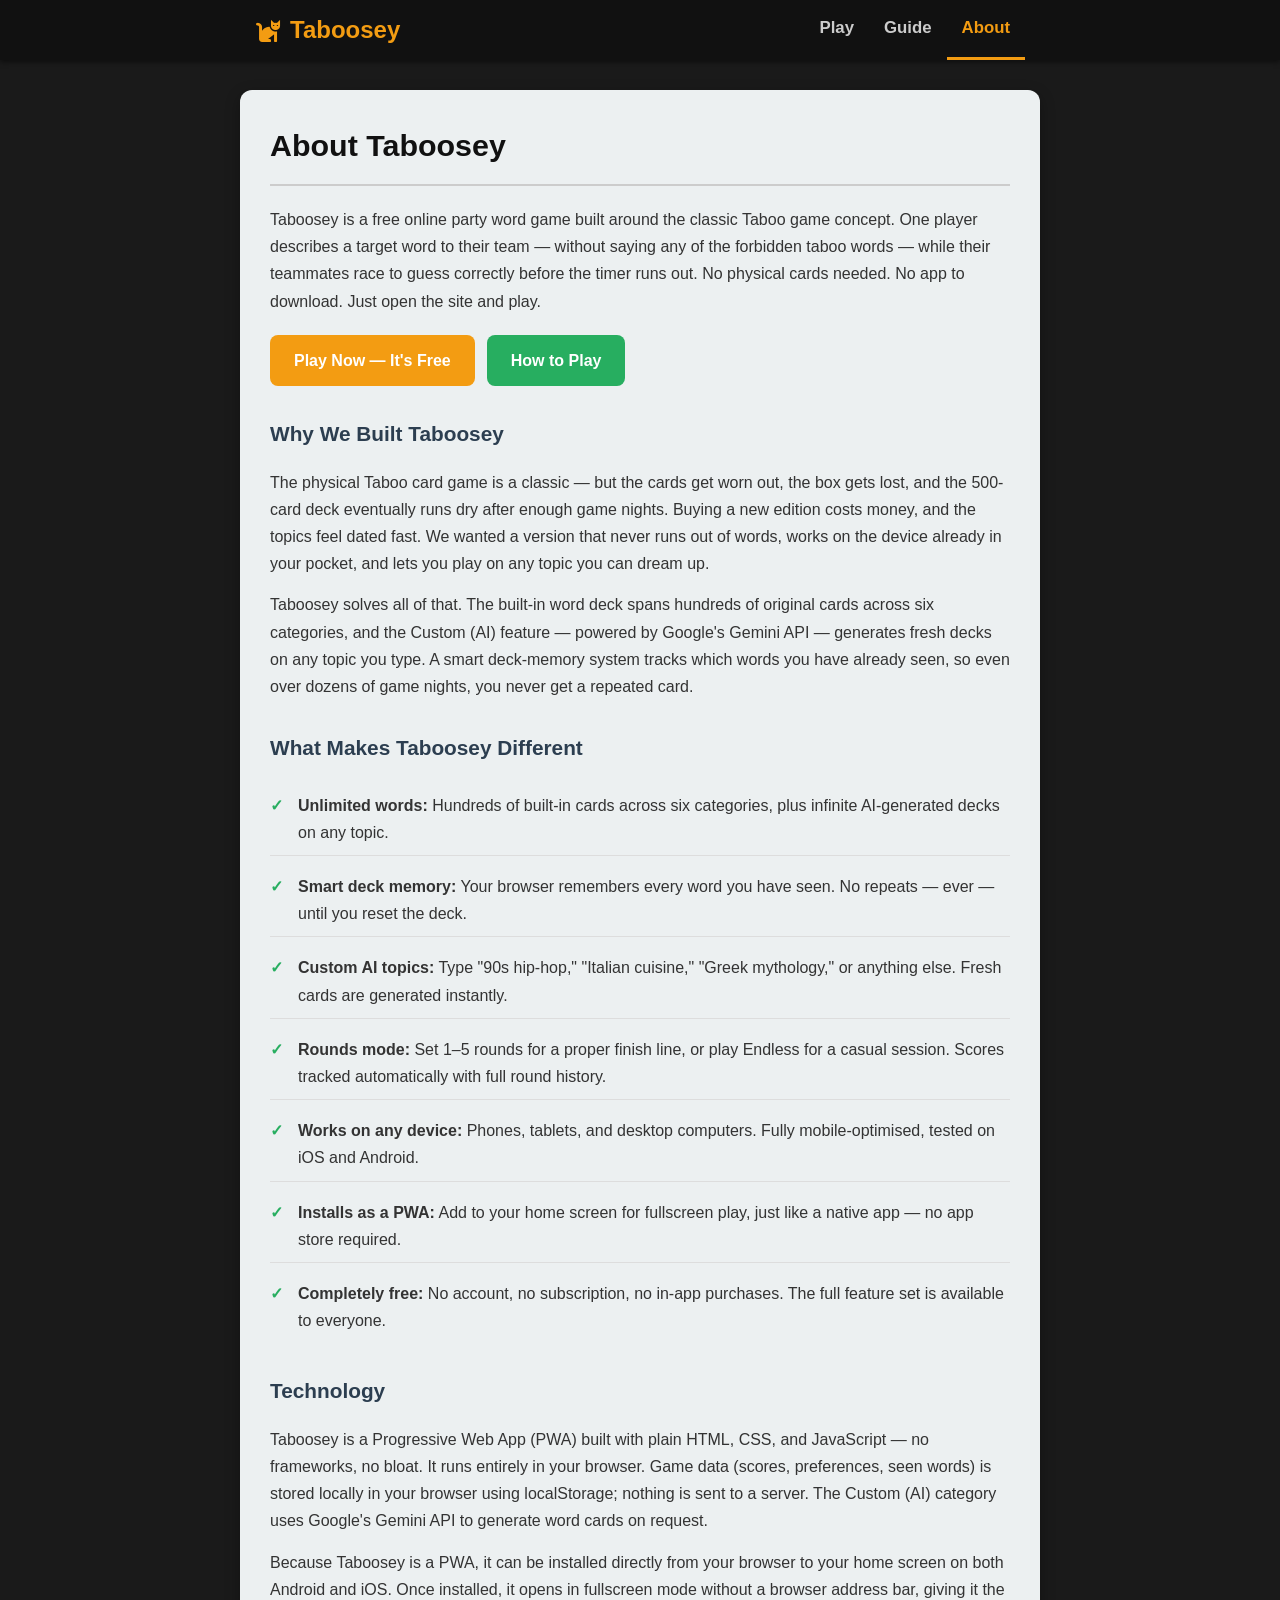
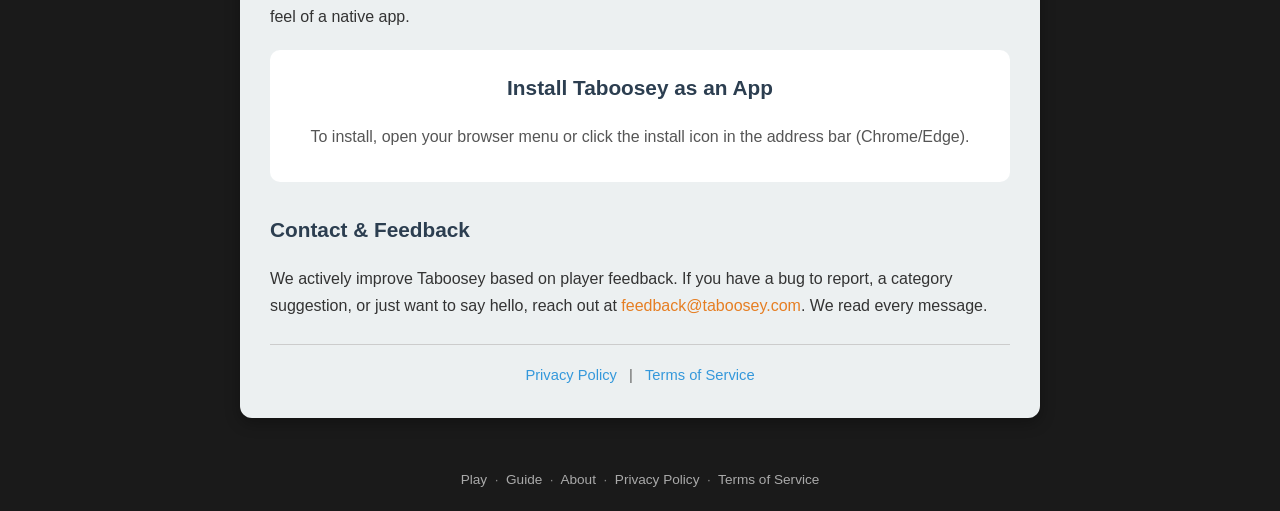
==== about.html @ 82fdbb80 "Add files via upload" ====
<!DOCTYPE html>
<html lang="en">
<head>
    <meta charset="UTF-8">
    <meta name="viewport" content="width=device-width, initial-scale=1.0">
    <title>About Taboosey — Free Online Taboo Word Game</title>
    <meta name="description" content="About Taboosey: a free browser-based Taboo word game with AI-generated custom decks, smart word memory, and PWA support.">
    <link rel="canonical" href="https://taboosey.com/about.html">
    <link rel="icon" type="image/png" href="icon.png?v=2">
    <link rel="apple-touch-icon" href="icon.png?v=2">
    <link rel="manifest" href="manifest.json">
    <meta name="google-adsense-account" content="ca-pub-7570484814519250">
    <link rel="stylesheet" href="https://cdnjs.cloudflare.com/ajax/libs/font-awesome/6.0.0/css/all.min.css">
    <style>
        * { box-sizing: border-box; }
        body { font-family: 'Segoe UI', Tahoma, Geneva, Verdana, sans-serif; margin: 0; padding: 0; background: #1a1a1a; color: #333; line-height: 1.7; }

        /* Nav */
        .top-nav { background: #111; box-shadow: 0 2px 5px rgba(0,0,0,0.5); }
        .nav-content { max-width: 800px; margin: 0 auto; display: flex; justify-content: space-between; align-items: center; padding: 0 15px; height: 60px; }
        .logo { font-size: 1.5rem; font-weight: bold; color: #f39c12; text-decoration: none; display: flex; align-items: center; gap: 8px; }
        .nav-links { display: flex; height: 100%; }
        .nav-link { color: #ccc; font-size: 1.05rem; font-weight: bold; padding: 0 15px; text-decoration: none; display: flex; align-items: center; border-bottom: 3px solid transparent; transition: 0.2s; }
        .nav-link:hover { color: white; background: rgba(255,255,255,0.05); }
        .nav-link.active { color: #f39c12; border-bottom: 3px solid #f39c12; }

        /* Content */
        .page-content { max-width: 800px; margin: 30px auto; padding: 30px; background: #ecf0f1; border-radius: 12px; box-shadow: 0 5px 15px rgba(0,0,0,0.3); width: 90%; }
        h1 { color: #111; border-bottom: 2px solid #ccc; padding-bottom: 12px; font-size: 1.9rem; margin-top: 0; }
        h2 { color: #2c3e50; font-size: 1.3rem; margin-top: 30px; }
        p { margin: 0 0 14px 0; }
        ul { margin: 0 0 14px 0; padding-left: 24px; }
        li { margin-bottom: 8px; }
        a { color: #e67e22; text-decoration: none; }
        a:hover { text-decoration: underline; }

        .feature-list { list-style: none; padding: 0; }
        .feature-list li { padding: 9px 0 9px 28px; position: relative; border-bottom: 1px solid #ddd; }
        .feature-list li:last-child { border-bottom: none; }
        .feature-list li::before { content: "✓"; position: absolute; left: 0; color: #27ae60; font-weight: bold; }

        .cta-row { display: flex; gap: 12px; flex-wrap: wrap; margin: 20px 0; }
        .btn { display: inline-block; padding: 12px 24px; border-radius: 8px; font-weight: bold; font-size: 1rem; text-decoration: none; border: none; cursor: pointer; }
        .btn-orange { background: #f39c12; color: #fff; }
        .btn-orange:hover { background: #e67e22; text-decoration: none; }
        .btn-green { background: #27ae60; color: #fff; }
        .btn-green:hover { background: #1e8449; text-decoration: none; }

        .install-section { background: #fff; border-radius: 10px; padding: 20px; margin-top: 20px; text-align: center; }
        .install-section h2 { margin-top: 0; }
        #about-install-hint { color: #555; margin-bottom: 12px; }
        #about-install-btn { background: #27ae60; color: #fff; border: none; padding: 12px 25px; border-radius: 8px; font-size: 1rem; font-weight: bold; cursor: pointer; display: none; margin-top: 8px; }
        #about-install-btn:hover { background: #1e8449; }

        .legal-row { margin-top: 25px; padding-top: 18px; border-top: 1px solid #ccc; text-align: center; color: #666; font-size: 0.92rem; }
        .legal-row a { color: #3498db; margin: 0 8px; }

        footer { text-align: center; color: #888; font-size: 0.85rem; padding: 20px; margin-top: 10px; }
        footer a { color: #aaa; }
        @media (max-width: 520px) {
            .page-content { padding: 20px 16px; }
            h1 { font-size: 1.5rem; }
        }
    </style>
</head>
<body>

<nav class="top-nav">
    <div class="nav-content">
        <a href="index.html" class="logo"><i class="fas fa-cat"></i> Taboosey</a>
        <div class="nav-links">
            <a href="index.html" class="nav-link">Play</a>
            <a href="guide.html" class="nav-link">Guide</a>
            <a href="about.html" class="nav-link active">About</a>
        </div>
    </div>
</nav>

<div class="page-content">
    <h1>About Taboosey</h1>

    <p>Taboosey is a free online party word game built around the classic Taboo game concept. One player describes a target word to their team — without saying any of the forbidden taboo words — while their teammates race to guess correctly before the timer runs out. No physical cards needed. No app to download. Just open the site and play.</p>

    <div class="cta-row">
        <a href="index.html" class="btn btn-orange">Play Now — It's Free</a>
        <a href="guide.html" class="btn btn-green">How to Play</a>
    </div>

    <h2>Why We Built Taboosey</h2>
    <p>The physical Taboo card game is a classic — but the cards get worn out, the box gets lost, and the 500-card deck eventually runs dry after enough game nights. Buying a new edition costs money, and the topics feel dated fast. We wanted a version that never runs out of words, works on the device already in your pocket, and lets you play on any topic you can dream up.</p>
    <p>Taboosey solves all of that. The built-in word deck spans hundreds of original cards across six categories, and the Custom (AI) feature — powered by Google's Gemini API — generates fresh decks on any topic you type. A smart deck-memory system tracks which words you have already seen, so even over dozens of game nights, you never get a repeated card.</p>

    <h2>What Makes Taboosey Different</h2>
    <ul class="feature-list">
        <li><strong>Unlimited words:</strong> Hundreds of built-in cards across six categories, plus infinite AI-generated decks on any topic.</li>
        <li><strong>Smart deck memory:</strong> Your browser remembers every word you have seen. No repeats — ever — until you reset the deck.</li>
        <li><strong>Custom AI topics:</strong> Type "90s hip-hop," "Italian cuisine," "Greek mythology," or anything else. Fresh cards are generated instantly.</li>
        <li><strong>Rounds mode:</strong> Set 1–5 rounds for a proper finish line, or play Endless for a casual session. Scores tracked automatically with full round history.</li>
        <li><strong>Works on any device:</strong> Phones, tablets, and desktop computers. Fully mobile-optimised, tested on iOS and Android.</li>
        <li><strong>Installs as a PWA:</strong> Add to your home screen for fullscreen play, just like a native app — no app store required.</li>
        <li><strong>Completely free:</strong> No account, no subscription, no in-app purchases. The full feature set is available to everyone.</li>
    </ul>

    <h2>Technology</h2>
    <p>Taboosey is a Progressive Web App (PWA) built with plain HTML, CSS, and JavaScript — no frameworks, no bloat. It runs entirely in your browser. Game data (scores, preferences, seen words) is stored locally in your browser using localStorage; nothing is sent to a server. The Custom (AI) category uses Google's Gemini API to generate word cards on request.</p>
    <p>Because Taboosey is a PWA, it can be installed directly from your browser to your home screen on both Android and iOS. Once installed, it opens in fullscreen mode without a browser address bar, giving it the feel of a native app.</p>

    <div class="install-section">
        <h2>Install Taboosey as an App</h2>
        <p id="about-install-hint">Add Taboosey to your home screen for a fullscreen app experience.</p>
        <button id="about-install-btn">&#x2B07; Install App</button>
    </div>

    <h2>Contact &amp; Feedback</h2>
    <p>We actively improve Taboosey based on player feedback. If you have a bug to report, a category suggestion, or just want to say hello, reach out at <a href="mailto:feedback@taboosey.com">feedback@taboosey.com</a>. We read every message.</p>

    <div class="legal-row">
        <a href="privacy.html">Privacy Policy</a> |
        <a href="terms.html">Terms of Service</a>
    </div>
</div>

<footer>
    <a href="index.html">Play</a> &nbsp;&middot;&nbsp;
    <a href="guide.html">Guide</a> &nbsp;&middot;&nbsp;
    <a href="about.html">About</a> &nbsp;&middot;&nbsp;
    <a href="privacy.html">Privacy Policy</a> &nbsp;&middot;&nbsp;
    <a href="terms.html">Terms of Service</a>
</footer>

<script>
(function setupInstall() {
    if (window.Capacitor) return;

    const isIOS = /iPad|iPhone|iPod/.test(navigator.userAgent);
    const isIOSSafari = isIOS && /Safari/.test(navigator.userAgent) && !/CriOS|FxiOS|EdgiOS|OPiOS|mercury/i.test(navigator.userAgent);
    const isAndroid = /Android/.test(navigator.userAgent);
    const isStandalone = window.matchMedia('(display-mode: standalone)').matches || window.navigator.standalone === true;
    let isInstalled = isStandalone || localStorage.getItem('tabooseyInstalled') === '1';
    let deferredPrompt = null;

    const aboutHint = document.getElementById('about-install-hint');
    const aboutBtn = document.getElementById('about-install-btn');

    function manualHint() {
        if (isIOSSafari) return 'On iPhone: tap the <i class="fas fa-arrow-up-from-bracket"></i> Share button, then <strong>Add to Home Screen</strong>.';
        if (isIOS) return 'Installing on iPhone only works from Safari. Open <strong>taboosey.com</strong> in Safari, then tap Share &rarr; <strong>Add to Home Screen</strong>.';
        if (isAndroid) return 'On Android: open the Chrome menu and choose <strong>Install app</strong>.';
        return 'To install, open your browser menu or click the install icon in the address bar (Chrome/Edge).';
    }

    function render() {
        if (!aboutHint) return;
        if (isInstalled) {
            aboutHint.innerHTML = '<i class="fas fa-check"></i> Taboosey is installed on this device.';
            if (aboutBtn) aboutBtn.style.display = 'none';
        } else if (deferredPrompt) {
            aboutHint.innerHTML = 'Click <strong>Install App</strong> below to add Taboosey to your device.';
            if (aboutBtn) aboutBtn.style.display = 'inline-block';
        } else {
            aboutHint.innerHTML = manualHint();
            if (aboutBtn) aboutBtn.style.display = 'none';
        }
    }
    render();

    function markInstalled() {
        isInstalled = true;
        localStorage.setItem('tabooseyInstalled', '1');
        render();
    }

    async function triggerInstall() {
        if (!deferredPrompt) return;
        deferredPrompt.prompt();
        const { outcome } = await deferredPrompt.userChoice;
        deferredPrompt = null;
        if (outcome === 'accepted') markInstalled(); else render();
    }

    window.addEventListener('beforeinstallprompt', (e) => {
        e.preventDefault();
        deferredPrompt = e;
        if (!isInstalled) render();
    });

    if (!isInstalled && navigator.getInstalledRelatedApps) {
        navigator.getInstalledRelatedApps().then(apps => {
            if (apps.some(a => a.platform === 'webapp')) markInstalled();
        }).catch(() => {});
    }

    if (aboutBtn) aboutBtn.addEventListener('click', triggerInstall);
    window.addEventListener('appinstalled', markInstalled);
})();
</script>
</body>
</html>
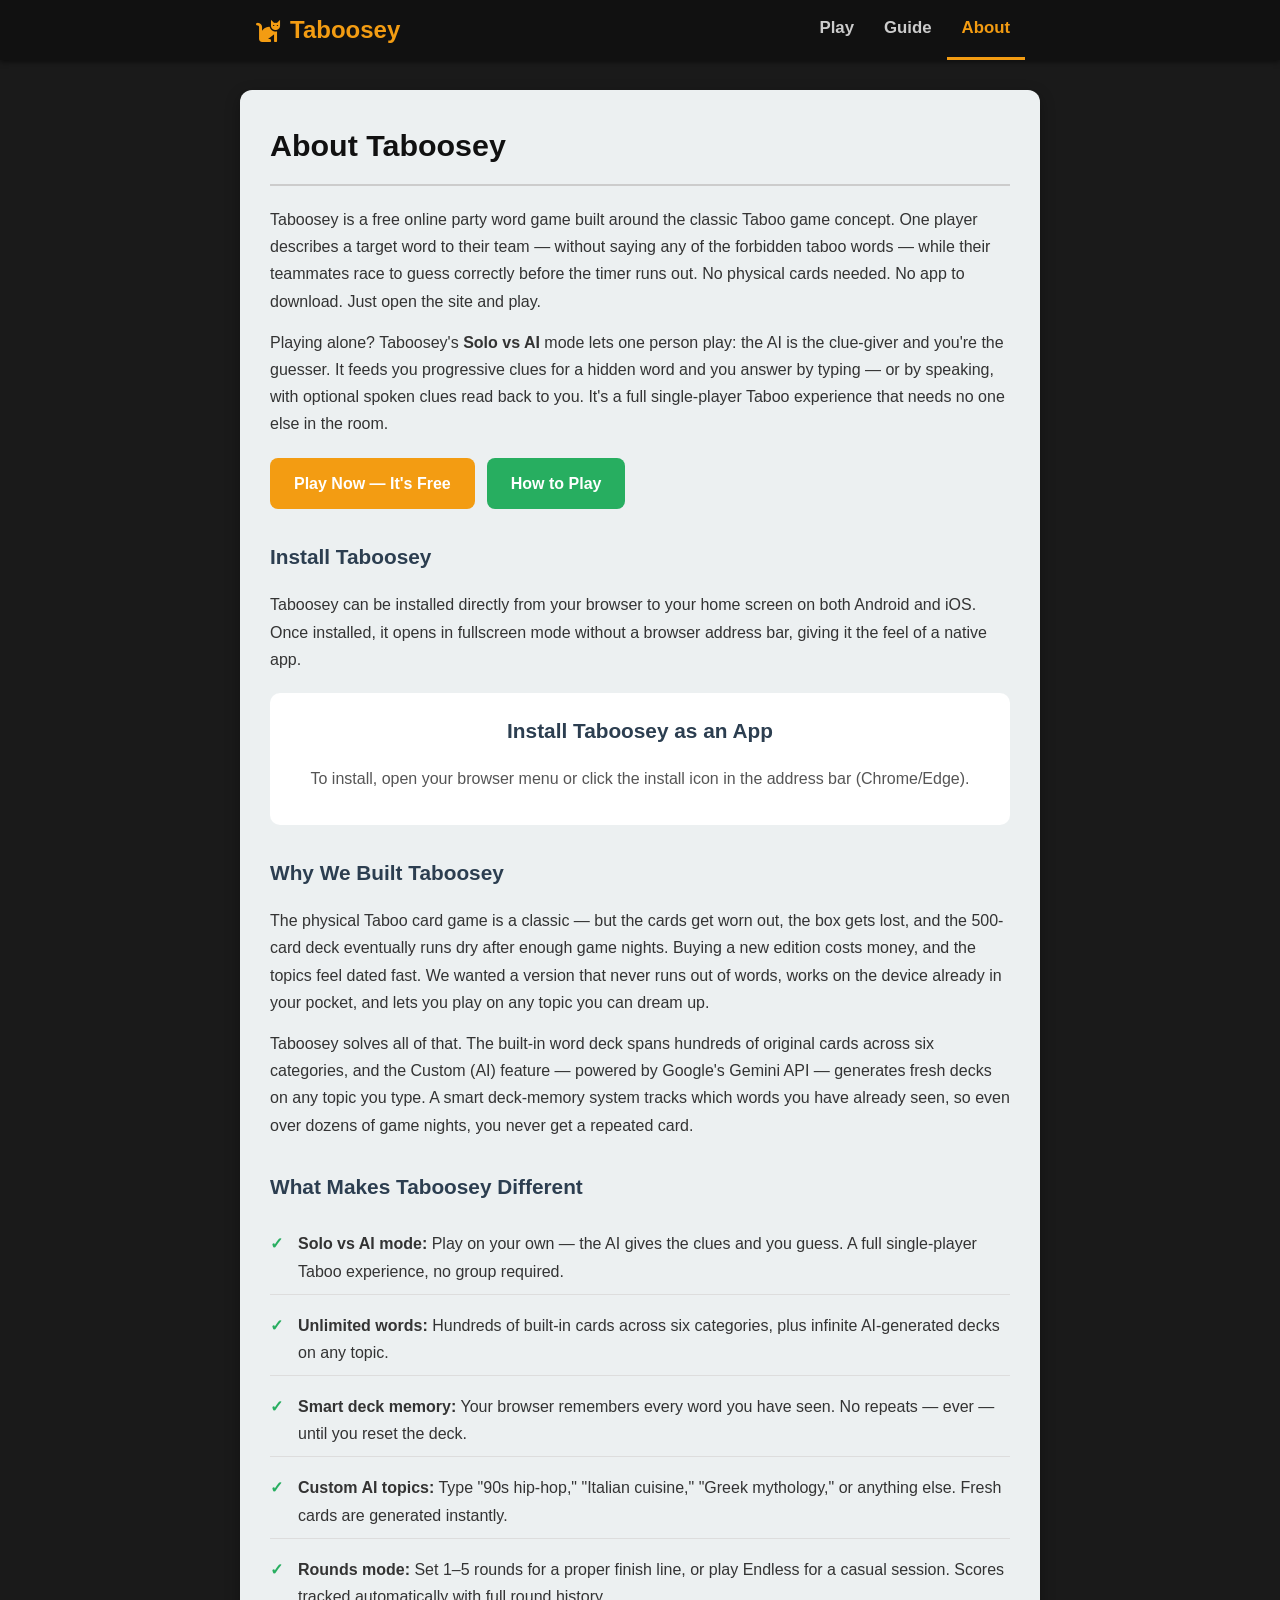
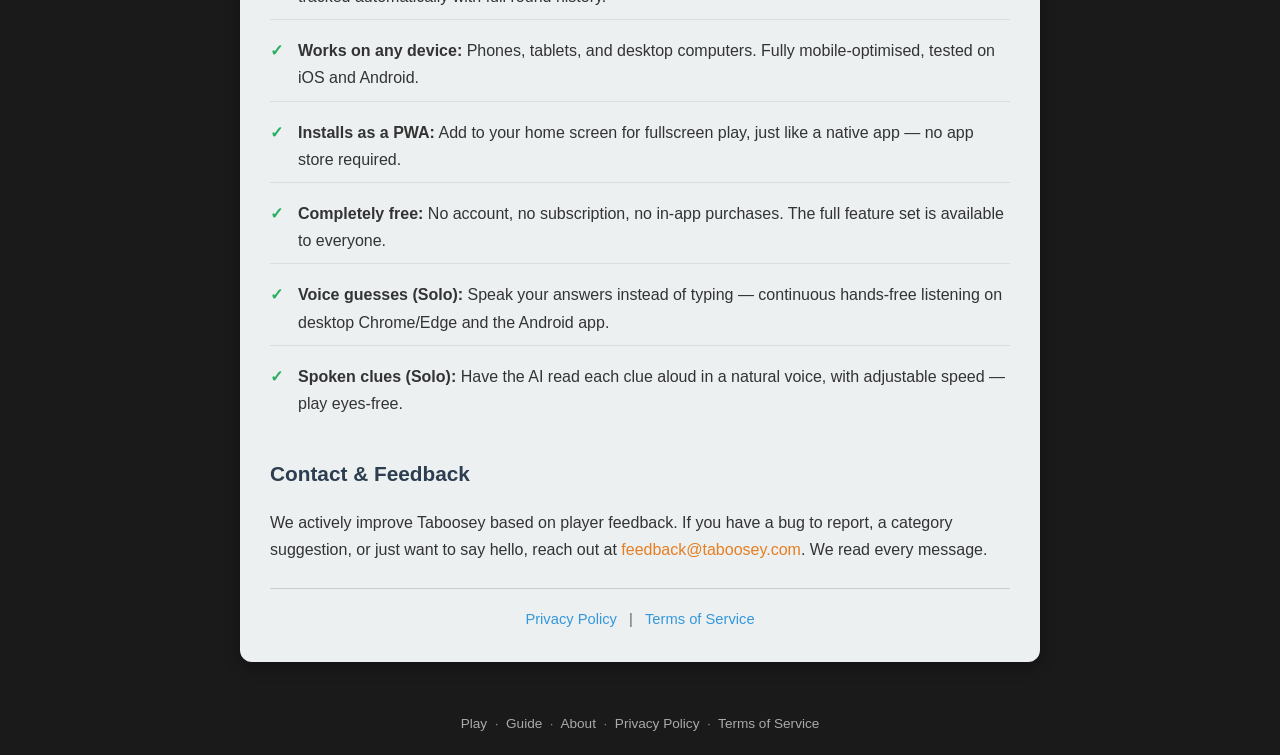
==== commit baa095b9: "Add files via upload" ====
--- a/about.html
+++ b/about.html
@@ -4,12 +4,21 @@
     <meta charset="UTF-8">
     <meta name="viewport" content="width=device-width, initial-scale=1.0">
     <title>About Taboosey — Free Online Taboo Word Game</title>
-    <meta name="description" content="About Taboosey: a free browser-based Taboo word game with AI-generated custom decks, smart word memory, and PWA support.">
+    <meta name="description" content="About Taboosey: a free browser-based Taboo word game with a Solo vs AI mode (voice guesses + spoken clues), AI-generated custom decks, smart word memory, and PWA support.">
     <link rel="canonical" href="https://taboosey.com/about.html">
     <link rel="icon" type="image/png" href="icon.png?v=2">
     <link rel="apple-touch-icon" href="icon.png?v=2">
     <link rel="manifest" href="manifest.json">
     <meta name="google-adsense-account" content="ca-pub-7570484814519250">
+    <!-- Google Analytics GA4 -->
+    <script async src="https://www.googletagmanager.com/gtag/js?id=G-12813053FC"></script>
+    <script>
+      window.dataLayer = window.dataLayer || [];
+      function gtag(){dataLayer.push(arguments);}
+      gtag('js', new Date());
+      gtag('config', 'G-12813053FC');
+      gtag('set', 'user_properties', { platform: (window.Capacitor ? 'android_app' : 'web') });
+    </script>
     <link rel="stylesheet" href="https://cdnjs.cloudflare.com/ajax/libs/font-awesome/6.0.0/css/all.min.css">
     <style>
         * { box-sizing: border-box; }
@@ -57,9 +66,12 @@
 
         footer { text-align: center; color: #888; font-size: 0.85rem; padding: 20px; margin-top: 10px; }
         footer a { color: #aaa; }
-        @media (max-width: 520px) {
+        @media (max-width: 480px) {
             .page-content { padding: 20px 16px; }
             h1 { font-size: 1.5rem; }
+            .nav-content { height: 50px; }
+            .logo { font-size: 1.2rem; }
+            .nav-link { font-size: 0.9rem; padding: 0 10px; }
         }
     </style>
 </head>
@@ -80,18 +92,29 @@
     <h1>About Taboosey</h1>
 
     <p>Taboosey is a free online party word game built around the classic Taboo game concept. One player describes a target word to their team — without saying any of the forbidden taboo words — while their teammates race to guess correctly before the timer runs out. No physical cards needed. No app to download. Just open the site and play.</p>
+    <p>Playing alone? Taboosey's <strong>Solo vs AI</strong> mode lets one person play: the AI is the clue-giver and you're the guesser. It feeds you progressive clues for a hidden word and you answer by typing — or by speaking, with optional spoken clues read back to you. It's a full single-player Taboo experience that needs no one else in the room.</p>
 
     <div class="cta-row">
         <a href="index.html" class="btn btn-orange">Play Now — It's Free</a>
         <a href="guide.html" class="btn btn-green">How to Play</a>
     </div>
 
+    <h2>Install Taboosey</h2>
+    <p>Taboosey can be installed directly from your browser to your home screen on both Android and iOS. Once installed, it opens in fullscreen mode without a browser address bar, giving it the feel of a native app.</p>
+
+    <div class="install-section">
+        <h2>Install Taboosey as an App</h2>
+        <p id="about-install-hint">Add Taboosey to your home screen for a fullscreen app experience.</p>
+        <button id="about-install-btn">&#x2B07; Install App</button>
+    </div>
+
     <h2>Why We Built Taboosey</h2>
     <p>The physical Taboo card game is a classic — but the cards get worn out, the box gets lost, and the 500-card deck eventually runs dry after enough game nights. Buying a new edition costs money, and the topics feel dated fast. We wanted a version that never runs out of words, works on the device already in your pocket, and lets you play on any topic you can dream up.</p>
     <p>Taboosey solves all of that. The built-in word deck spans hundreds of original cards across six categories, and the Custom (AI) feature — powered by Google's Gemini API — generates fresh decks on any topic you type. A smart deck-memory system tracks which words you have already seen, so even over dozens of game nights, you never get a repeated card.</p>
 
     <h2>What Makes Taboosey Different</h2>
     <ul class="feature-list">
+        <li><strong>Solo vs AI mode:</strong> Play on your own — the AI gives the clues and you guess. A full single-player Taboo experience, no group required.</li>
         <li><strong>Unlimited words:</strong> Hundreds of built-in cards across six categories, plus infinite AI-generated decks on any topic.</li>
         <li><strong>Smart deck memory:</strong> Your browser remembers every word you have seen. No repeats — ever — until you reset the deck.</li>
         <li><strong>Custom AI topics:</strong> Type "90s hip-hop," "Italian cuisine," "Greek mythology," or anything else. Fresh cards are generated instantly.</li>
@@ -99,17 +122,9 @@
         <li><strong>Works on any device:</strong> Phones, tablets, and desktop computers. Fully mobile-optimised, tested on iOS and Android.</li>
         <li><strong>Installs as a PWA:</strong> Add to your home screen for fullscreen play, just like a native app — no app store required.</li>
         <li><strong>Completely free:</strong> No account, no subscription, no in-app purchases. The full feature set is available to everyone.</li>
+        <li><strong>Voice guesses (Solo):</strong> Speak your answers instead of typing — continuous hands-free listening on desktop Chrome/Edge and the Android app.</li>
+        <li><strong>Spoken clues (Solo):</strong> Have the AI read each clue aloud in a natural voice, with adjustable speed — play eyes-free.</li>
     </ul>
-
-    <h2>Technology</h2>
-    <p>Taboosey is a Progressive Web App (PWA) built with plain HTML, CSS, and JavaScript — no frameworks, no bloat. It runs entirely in your browser. Game data (scores, preferences, seen words) is stored locally in your browser using localStorage; nothing is sent to a server. The Custom (AI) category uses Google's Gemini API to generate word cards on request.</p>
-    <p>Because Taboosey is a PWA, it can be installed directly from your browser to your home screen on both Android and iOS. Once installed, it opens in fullscreen mode without a browser address bar, giving it the feel of a native app.</p>
-
-    <div class="install-section">
-        <h2>Install Taboosey as an App</h2>
-        <p id="about-install-hint">Add Taboosey to your home screen for a fullscreen app experience.</p>
-        <button id="about-install-btn">&#x2B07; Install App</button>
-    </div>
 
     <h2>Contact &amp; Feedback</h2>
     <p>We actively improve Taboosey based on player feedback. If you have a bug to report, a category suggestion, or just want to say hello, reach out at <a href="mailto:feedback@taboosey.com">feedback@taboosey.com</a>. We read every message.</p>
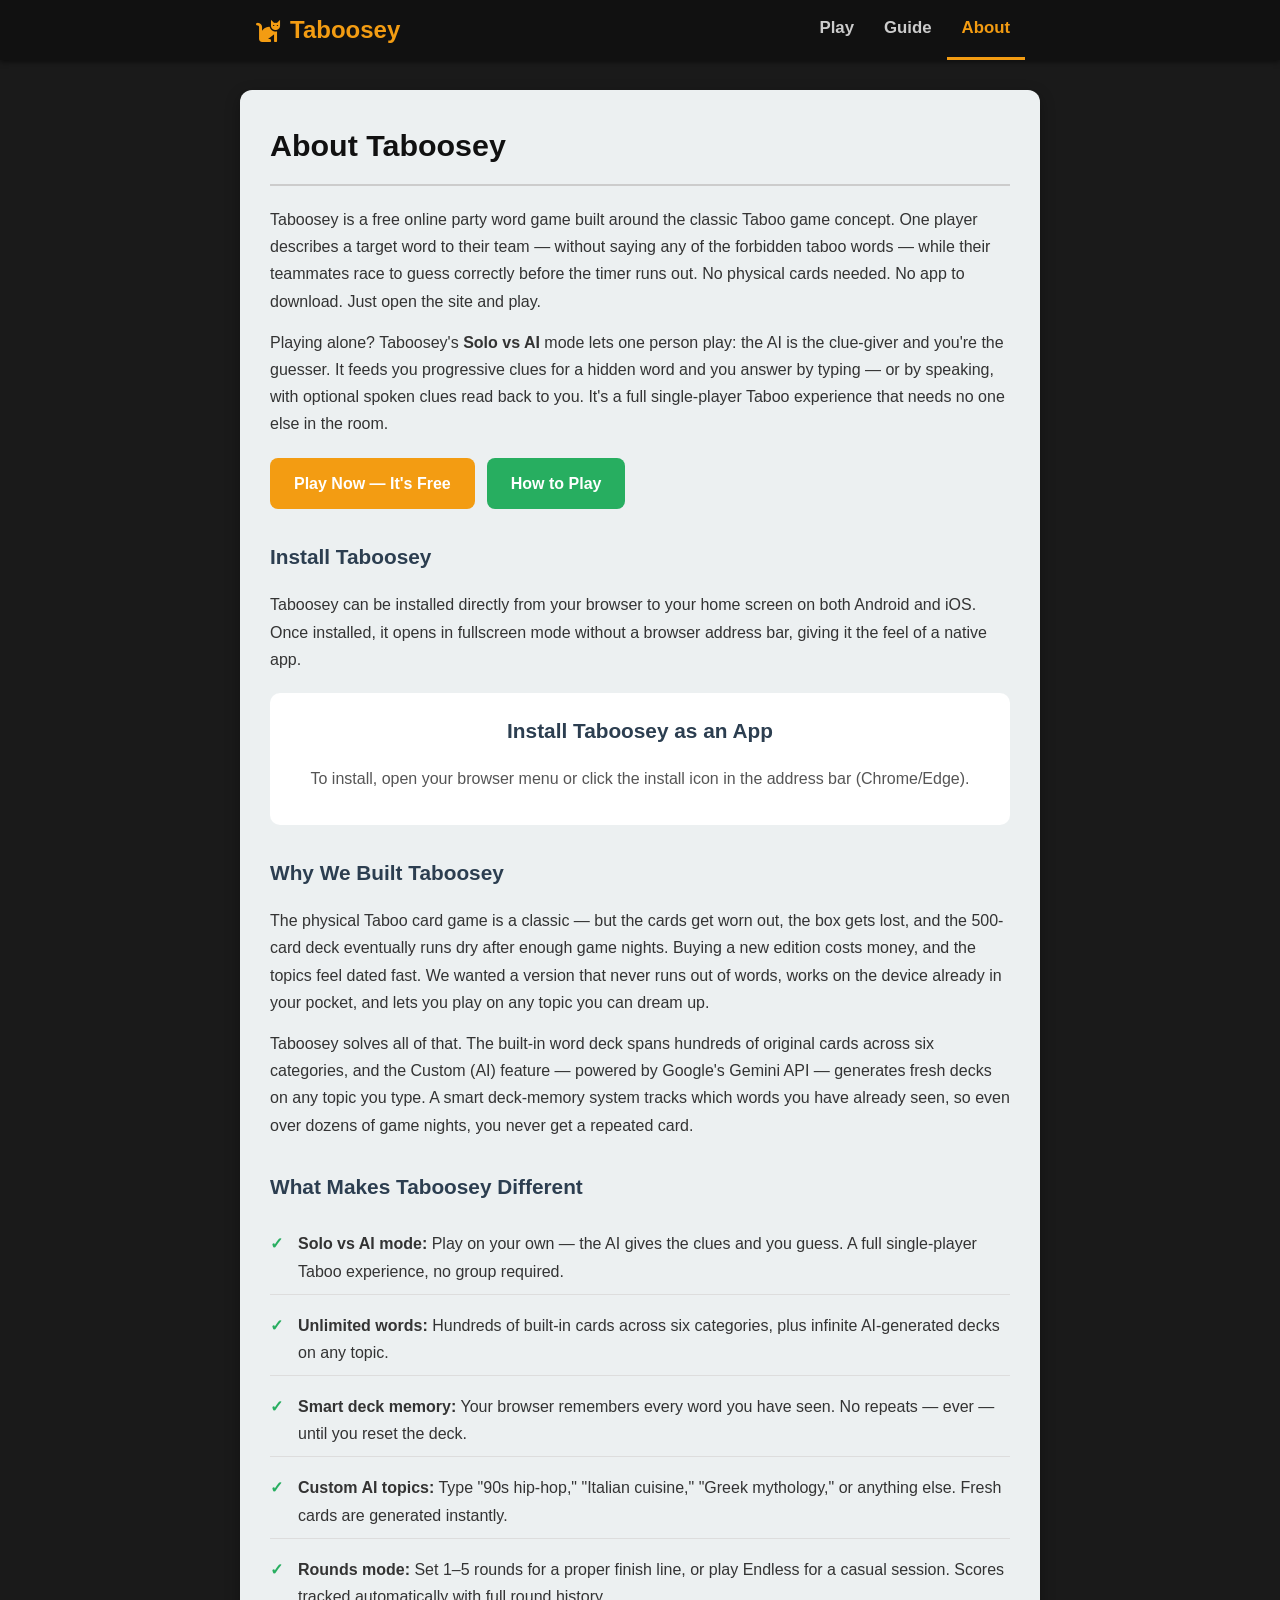
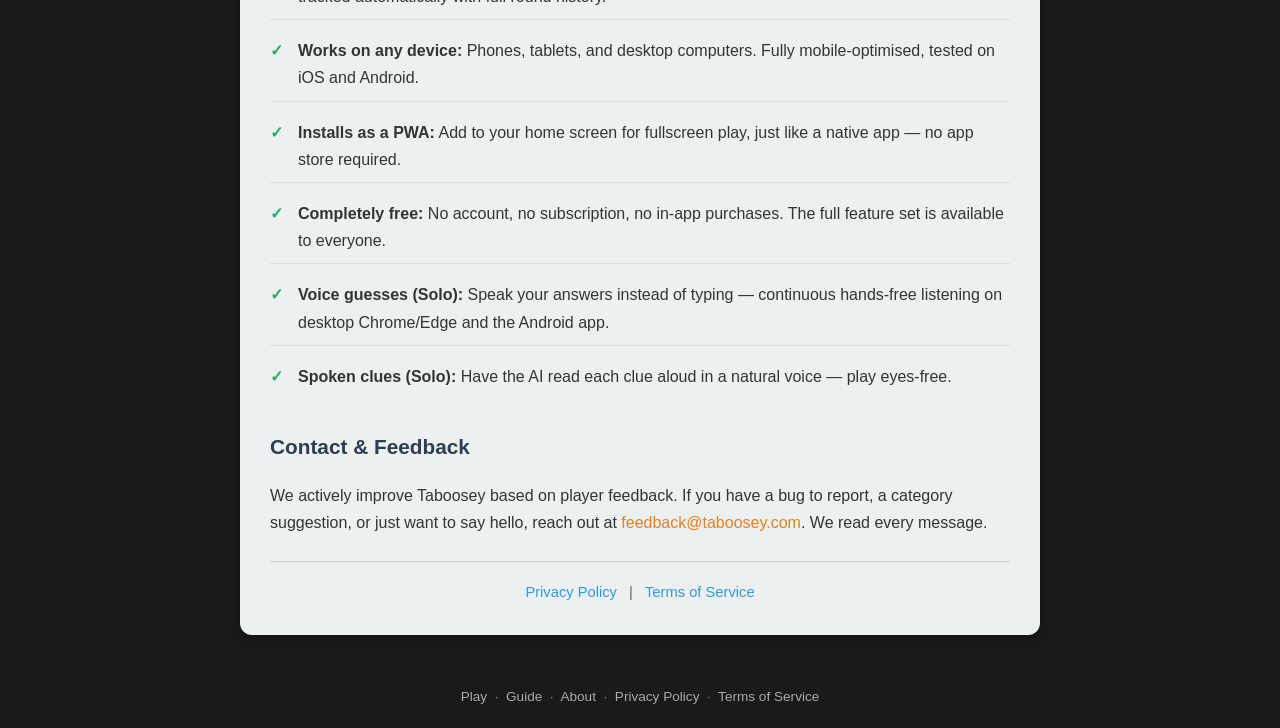
==== commit a80382fa: "Add files via upload" ====
--- a/about.html
+++ b/about.html
@@ -30,7 +30,8 @@
         .logo { font-size: 1.5rem; font-weight: bold; color: #f39c12; text-decoration: none; display: flex; align-items: center; gap: 8px; }
         .nav-links { display: flex; height: 100%; }
         .nav-link { color: #ccc; font-size: 1.05rem; font-weight: bold; padding: 0 15px; text-decoration: none; display: flex; align-items: center; border-bottom: 3px solid transparent; transition: 0.2s; }
-        .nav-link:hover { color: white; background: rgba(255,255,255,0.05); }
+        .nav-link:hover { color: white; background: rgba(255,255,255,0.05); border-bottom: 3px solid rgba(255,255,255,0.35); text-decoration: none; }
+        .logo:hover { color: #fbbf24; text-decoration: none; }
         .nav-link.active { color: #f39c12; border-bottom: 3px solid #f39c12; }
 
         /* Content */
@@ -123,7 +124,7 @@
         <li><strong>Installs as a PWA:</strong> Add to your home screen for fullscreen play, just like a native app — no app store required.</li>
         <li><strong>Completely free:</strong> No account, no subscription, no in-app purchases. The full feature set is available to everyone.</li>
         <li><strong>Voice guesses (Solo):</strong> Speak your answers instead of typing — continuous hands-free listening on desktop Chrome/Edge and the Android app.</li>
-        <li><strong>Spoken clues (Solo):</strong> Have the AI read each clue aloud in a natural voice, with adjustable speed — play eyes-free.</li>
+        <li><strong>Spoken clues (Solo):</strong> Have the AI read each clue aloud in a natural voice — play eyes-free.</li>
     </ul>
 
     <h2>Contact &amp; Feedback</h2>
